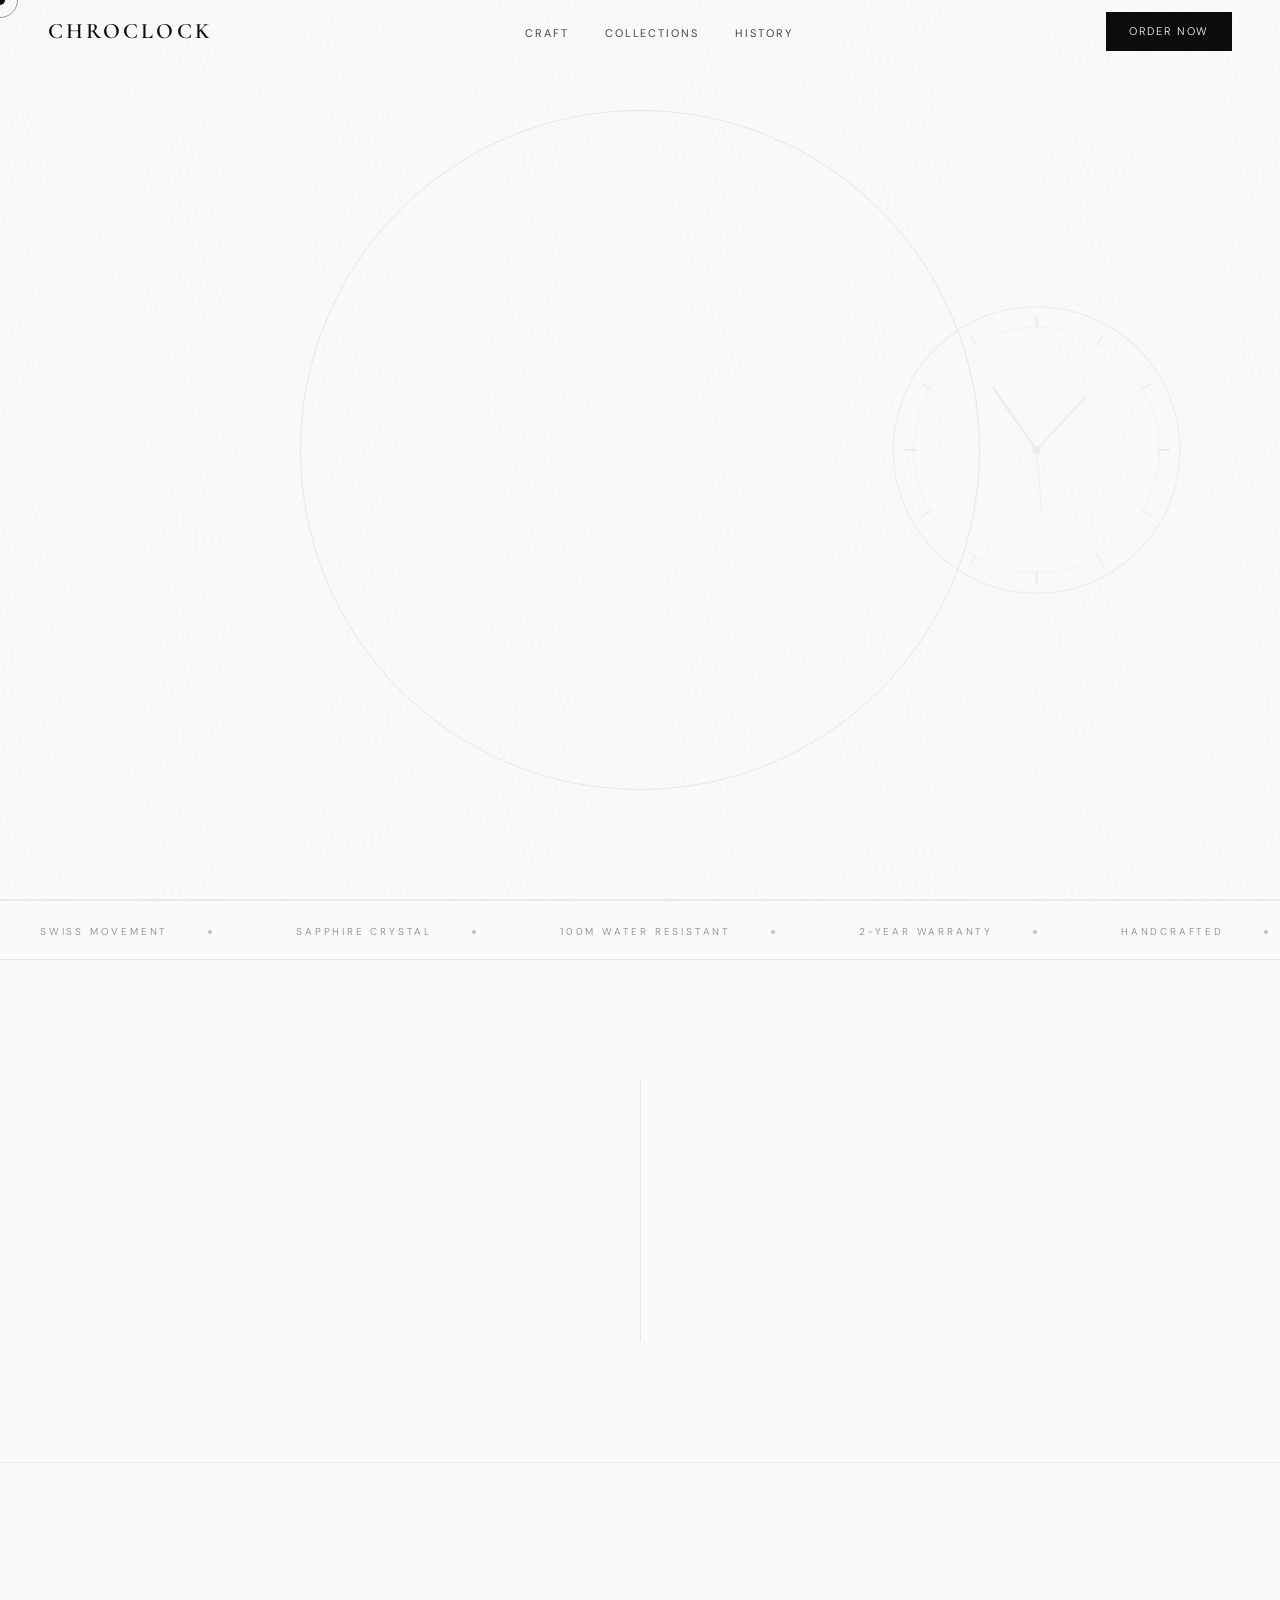
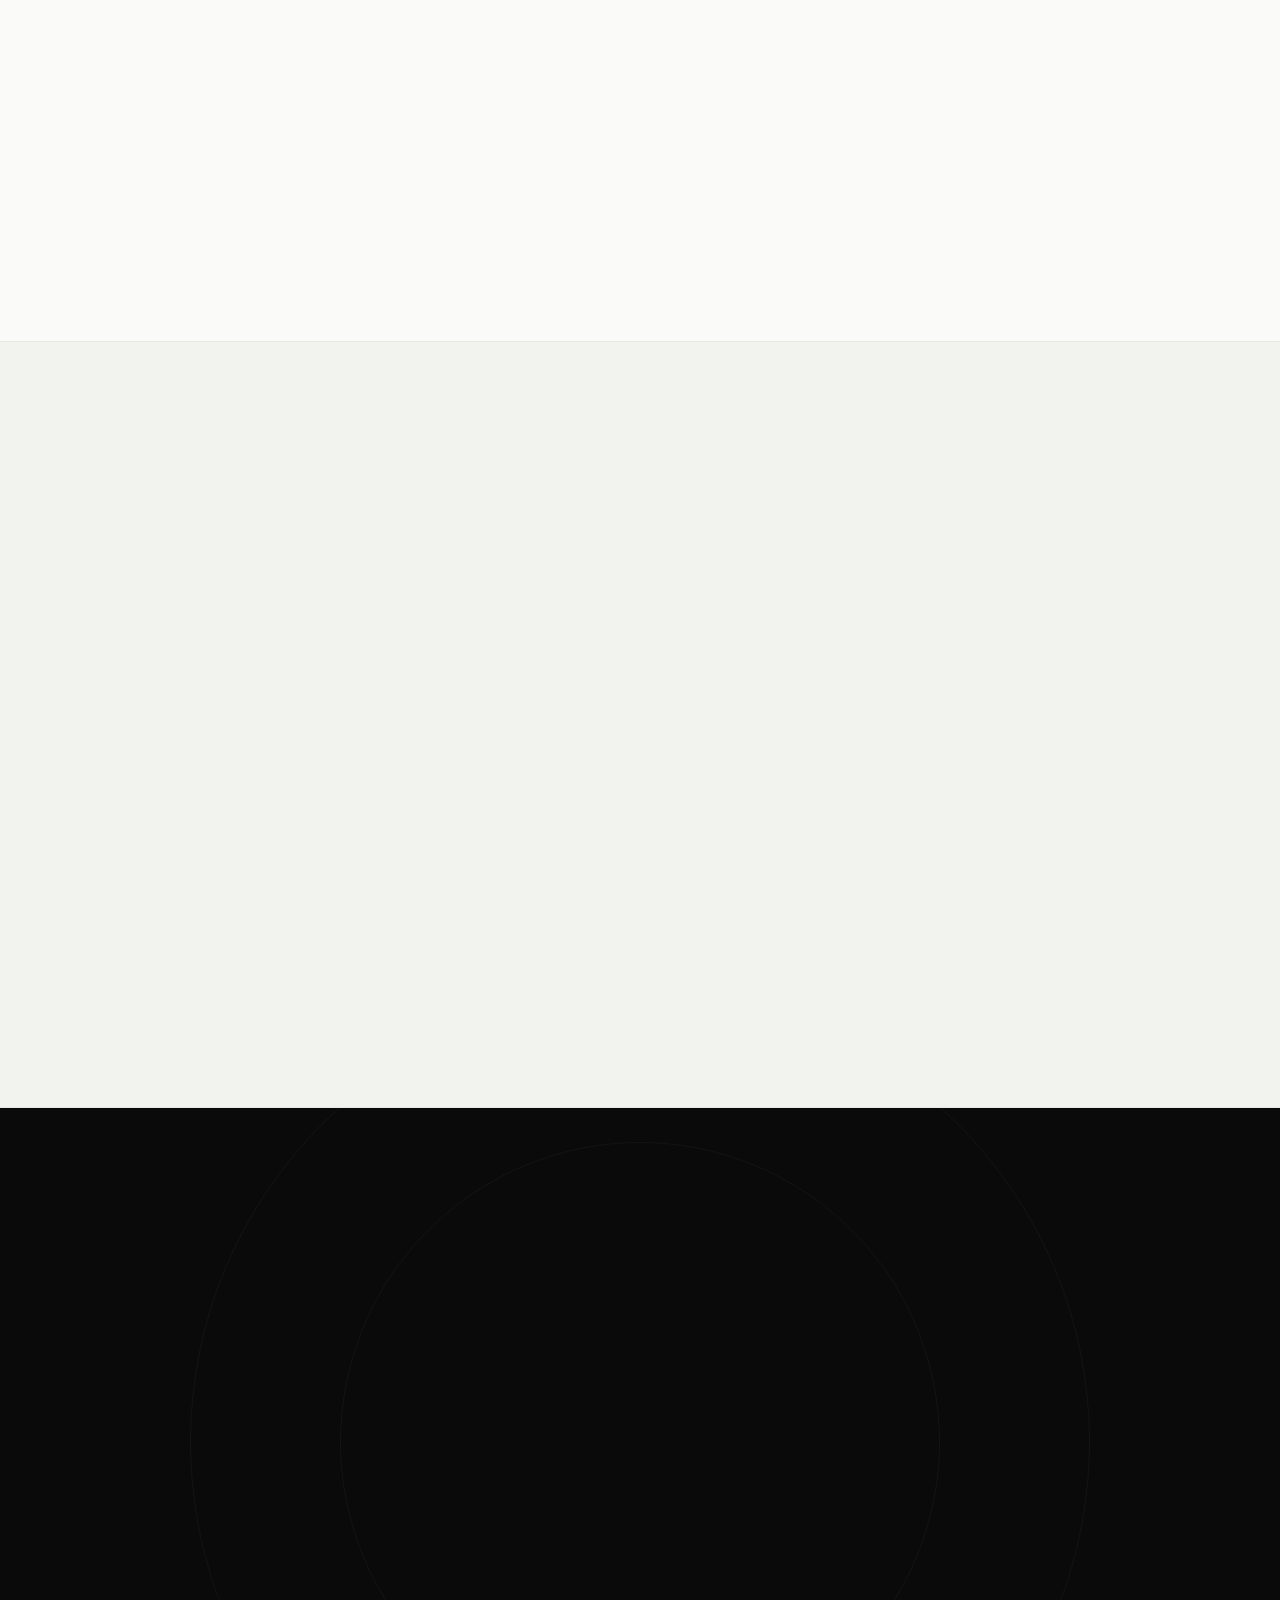
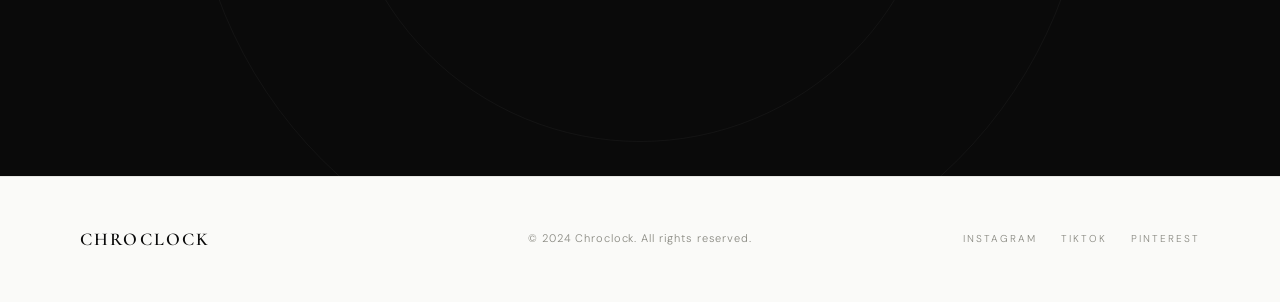
==== index.html @ 837937d4 "update code" ====
<!DOCTYPE html>
<html lang="id">
<head>
  <meta charset="UTF-8" />
  <meta name="viewport" content="width=device-width, initial-scale=1.0" />
  <title>Chroclock — Time. Refined. Yours.</title>
  <link rel="preconnect" href="https://fonts.googleapis.com" />
  <link rel="preconnect" href="https://fonts.gstatic.com" crossorigin />
  <link href="https://fonts.googleapis.com/css2?family=Cormorant+Garamond:ital,wght@0,300;0,400;0,600;1,300;1,400&family=DM+Sans:wght@300;400;500&display=swap" rel="stylesheet" />
  <link rel="stylesheet" href="CSS/secstyle.css" />
</head>
<body>
  <div class="cursor" id="cursor"></div>
  <div class="cursor-ring" id="cursorRing"></div>

  <div class="mobile-menu" id="mobileMenu">
    <a href="#about" onclick="closeMobileMenu()">Tentang</a>
    <a href="#collections" onclick="closeMobileMenu()">Koleksi</a>
    <a href="#orders" onclick="closeMobileMenu()">Pesanan</a>
    <a href="#order" onclick="closeMobileMenu()">Beli</a>
  </div>

  <nav id="navbar">
    <a href="#" class="nav-logo">Chroclock</a>
    <ul class="nav-links">
      <li><a href="#about">Craft</a></li>
      <li><a href="#collections">Collections</a></li>
      <li><a href="#orders">History</a></li>
    </ul>
    <a href="#order" class="nav-cta">Order Now</a>
    <button class="hamburger" id="hamburger" aria-label="Menu">
      <span></span><span></span><span></span>
    </button>
  </nav>

  <section class="hero">
    <svg class="hero-clock-svg" viewBox="0 0 300 300" fill="none" xmlns="http://www.w3.org/2000/svg">
      <circle cx="150" cy="150" r="140" stroke="currentColor" stroke-width="1"/>
      <circle cx="150" cy="150" r="120" stroke="currentColor" stroke-width="0.5"/>
      <circle cx="150" cy="150" r="4" fill="currentColor"/>
      <line x1="150.0" y1="20.0" x2="150.0" y2="32.0" stroke="currentColor" stroke-width="2"/>
      <line x1="215.0" y1="37.42" x2="209.0" y2="47.81" stroke="currentColor" stroke-width="1"/>
      <line x1="262.58" y1="85.0" x2="252.19" y2="91.0" stroke="currentColor" stroke-width="1"/>
      <line x1="280.0" y1="150.0" x2="268.0" y2="150.0" stroke="currentColor" stroke-width="2"/>
      <line x1="262.58" y1="215.0" x2="252.19" y2="209.0" stroke="currentColor" stroke-width="1"/>
      <line x1="215.0" y1="262.58" x2="209.0" y2="252.19" stroke="currentColor" stroke-width="1"/>
      <line x1="150.0" y1="280.0" x2="150.0" y2="268.0" stroke="currentColor" stroke-width="2"/>
      <line x1="85.0" y1="262.58" x2="91.0" y2="252.19" stroke="currentColor" stroke-width="1"/>
      <line x1="37.42" y1="215.0" x2="47.81" y2="209.0" stroke="currentColor" stroke-width="1"/>
      <line x1="20.0" y1="150.0" x2="32.0" y2="150.0" stroke="currentColor" stroke-width="2"/>
      <line x1="37.42" y1="85.0" x2="47.81" y2="91.0" stroke="currentColor" stroke-width="1"/>
      <line x1="85.0" y1="37.42" x2="91.0" y2="47.81" stroke="currentColor" stroke-width="1"/>
      
      <line x1="150" y1="150" x2="108" y2="90" stroke="currentColor" stroke-width="2" stroke-linecap="round"/>
      <line x1="150" y1="150" x2="198" y2="98" stroke="currentColor" stroke-width="1.5" stroke-linecap="round"/>
      <line x1="150" y1="150" x2="155" y2="210" stroke="currentColor" stroke-width="0.8" stroke-linecap="round"/>
    </svg>
    <p class="hero-eyebrow fade-in">Premium Indonesian Watch Brand</p>
    <h1 class="hero-title fade-in delay-1">Chro<em>clock</em></h1>
    <p class="hero-tagline fade-in delay-2">Time &nbsp;·&nbsp; Refined &nbsp;·&nbsp; Yours</p>
    <div class="hero-actions fade-in delay-3">
      <a href="#collections" class="btn-primary">Shop Now</a>
      <a href="#about" class="btn-ghost">Our Craft</a>
    </div>
  </section>

  <div class="ticker">
    <div class="ticker-inner">
      <span class="ticker-item">Swiss Movement<span class="dot"></span></span>
      <span class="ticker-item">Sapphire Crystal<span class="dot"></span></span>
      <span class="ticker-item">100m Water Resistant<span class="dot"></span></span>
      <span class="ticker-item">2-Year Warranty<span class="dot"></span></span>
      <span class="ticker-item">Handcrafted<span class="dot"></span></span>
      <span class="ticker-item">Limited Edition<span class="dot"></span></span>
      <span class="ticker-item">Swiss Movement<span class="dot"></span></span>
      <span class="ticker-item">Sapphire Crystal<span class="dot"></span></span>
      <span class="ticker-item">100m Water Resistant<span class="dot"></span></span>
      <span class="ticker-item">2-Year Warranty<span class="dot"></span></span>
      <span class="ticker-item">Handcrafted<span class="dot"></span></span>
      <span class="ticker-item">Limited Edition<span class="dot"></span></span>
      
    </div>
  </div>

  <section class="about" id="about">
    <div class="about-quote fade-in">
      <blockquote>"A watch is not just a timepiece. It is a statement of who you are."</blockquote>
    </div>
    <div class="about-divider"></div>
    <div class="about-text fade-in delay-2">
      <span class="about-label">Our Craft</span>
      <p>Chroclock lahir dari obsesi terhadap presisi dan keindahan yang tak lekang waktu. Setiap jam tangan kami adalah perpaduan antara keahlian tradisional dan desain kontemporer yang menjawab estetika generasi baru.</p>
      <p>Kami percaya bahwa kemewahan sejati bukan tentang harga — melainkan tentang detail, kejujuran material, dan makna di balik setiap detik yang berlalu.</p>
    </div>
  </section>

  <section class="collections" id="collections">
    <div class="section-header">
      <h2 class="section-title fade-in">Our<br /><em style="font-family:var(--serif);font-style:italic;">Collections</em></h2>
      <span class="section-label fade-in delay-2">Pilihan Terbaik</span>
    </div>
    <div class="collections-grid">
      <div class="product-card fade-in">
        <div class="product-num">01</div>
        <div class="product-icon">⬛</div>
        <h3 class="product-name">Obsidian Series</h3>
        <p class="product-desc">Matte black case dengan sapphire glass anti-gores. Keanggunan yang berbicara tanpa kata.</p>
        <p class="product-price">Rp 4.200.000</p>
        <span class="product-tag">Limited</span>
        <span class="product-detail">→ View Details</span>
      </div>
      <div class="product-card fade-in delay-1">
        <div class="product-num">02</div>
        <div class="product-icon">⬜</div>
        <h3 class="product-name">Ivory Edition</h3>
        <p class="product-desc">White ceramic ultra-ringan dengan dial minimalis. Kesederhanaan sebagai kemewahan tertinggi.</p>
        <p class="product-price">Rp 3.800.000</p>
        <span class="product-tag">Signature</span>
        <span class="product-detail">→ View Details</span>
      </div>
      <div class="product-card fade-in delay-2">
        <div class="product-num">03</div>
        <div class="product-icon">🔘</div>
        <h3 class="product-name">Phantom GMT</h3>
        <p class="product-desc">Dual timezone brushed steel untuk jiwa yang tak pernah berhenti. Presisi tanpa batas.</p>
        <p class="product-price">Rp 5.500.000</p>
        <span class="product-tag">New Arrival</span>
        <span class="product-detail">→ View Details</span>
      </div>
    </div>
  </section>

  <section class="stats">
    <div class="stat-item fade-in"><div class="stat-num">Swiss</div><div class="stat-label">Movement</div></div>
    <div class="stat-item fade-in delay-1"><div class="stat-num">AR</div><div class="stat-label">Sapphire Crystal</div></div>
    <div class="stat-item fade-in delay-2"><div class="stat-num">100m</div><div class="stat-label">Water Resistant</div></div>
    <div class="stat-item fade-in delay-3"><div class="stat-num">2 Yr</div><div class="stat-label">Warranty</div></div>
  </section>

  <section class="order-history" id="orders">
    <div class="section-header">
      <h2 class="section-title fade-in">Your<br /><em style="font-family:var(--serif);font-style:italic;">Orders</em></h2>
      <span class="section-label fade-in delay-2">History</span>
    </div>
    <div class="order-filters fade-in">
      <button class="filter-btn active" data-filter="all">All</button>
      <button class="filter-btn" data-filter="Delivered">Delivered</button>
      <button class="filter-btn" data-filter="Shipped">Shipped</button>
      <button class="filter-btn" data-filter="Processing">Processing</button>
    </div>
    <div class="order-table-wrap fade-in delay-1">
      <table class="order-table">
        <thead>
          <tr>
            <th>Order ID</th><th>Date</th><th>Product</th><th>Status</th><th>Total</th>
          </tr>
        </thead>
        <tbody>
          <tr data-status="Delivered">
            <td><span class="order-id">CHR-20241201</span></td>
            <td><span class="order-date">01 Des 2024</span></td>
            <td><span class="order-product">Obsidian Series</span></td>
            <td><span class="badge badge--delivered">Delivered</span></td>
            <td><span class="order-total">Rp 4.200.000</span></td>
          </tr>
          <tr data-status="Delivered">
            <td><span class="order-id">CHR-20241118</span></td>
            <td><span class="order-date">18 Nov 2024</span></td>
            <td><span class="order-product">Ivory Edition</span></td>
            <td><span class="badge badge--delivered">Delivered</span></td>
            <td><span class="order-total">Rp 3.800.000</span></td>
          </tr>
          <tr data-status="Shipped">
            <td><span class="order-id">CHR-20241205</span></td>
            <td><span class="order-date">05 Des 2024</span></td>
            <td><span class="order-product">Phantom GMT</span></td>
            <td><span class="badge badge--shipped">Shipped</span></td>
            <td><span class="order-total">Rp 5.500.000</span></td>
          </tr>
          <tr data-status="Processing">
            <td><span class="order-id">CHR-20241210</span></td>
            <td><span class="order-date">10 Des 2024</span></td>
            <td><span class="order-product">Obsidian Series</span></td>
            <td><span class="badge badge--processing">Processing</span></td>
            <td><span class="order-total">Rp 4.200.000</span></td>
          </tr>
          <tr data-status="Processing">
            <td><span class="order-id">CHR-20241212</span></td>
            <td><span class="order-date">12 Des 2024</span></td>
            <td><span class="order-product">Ivory Edition</span></td>
            <td><span class="badge badge--processing">Processing</span></td>
            <td><span class="order-total">Rp 3.800.000</span></td>
          </tr>
        </tbody>
      </table>
    </div>
    <div class="order-cards">
      <div class="order-card" data-status="Delivered">
        <div class="order-card-header">
          <span class="order-card-id">CHR-20241201</span>
          <span class="badge badge--delivered">Delivered</span>
        </div>
        <div class="order-card-row"><span>Product</span><span class="order-product">Obsidian Series</span></div>
        <div class="order-card-row"><span>Date</span><span>01 Des 2024</span></div>
        <div class="order-card-row"><span>Total</span><span class="order-total">Rp 4.200.000</span></div>
      </div>
      <div class="order-card" data-status="Delivered">
        <div class="order-card-header">
          <span class="order-card-id">CHR-20241118</span>
          <span class="badge badge--delivered">Delivered</span>
        </div>
        <div class="order-card-row"><span>Product</span><span class="order-product">Ivory Edition</span></div>
        <div class="order-card-row"><span>Date</span><span>18 Nov 2024</span></div>
        <div class="order-card-row"><span>Total</span><span class="order-total">Rp 3.800.000</span></div>
      </div>
      <div class="order-card" data-status="Shipped">
        <div class="order-card-header">
          <span class="order-card-id">CHR-20241205</span>
          <span class="badge badge--shipped">Shipped</span>
        </div>
        <div class="order-card-row"><span>Product</span><span class="order-product">Phantom GMT</span></div>
        <div class="order-card-row"><span>Date</span><span>05 Des 2024</span></div>
        <div class="order-card-row"><span>Total</span><span class="order-total">Rp 5.500.000</span></div>
      </div>
      <div class="order-card" data-status="Processing">
        <div class="order-card-header">
          <span class="order-card-id">CHR-20241210</span>
          <span class="badge badge--processing">Processing</span>
        </div>
        <div class="order-card-row"><span>Product</span><span class="order-product">Obsidian Series</span></div>
        <div class="order-card-row"><span>Date</span><span>10 Des 2024</span></div>
        <div class="order-card-row"><span>Total</span><span class="order-total">Rp 4.200.000</span></div>
      </div>
      <div class="order-card" data-status="Processing">
        <div class="order-card-header">
          <span class="order-card-id">CHR-20241212</span>
          <span class="badge badge--processing">Processing</span>
        </div>
        <div class="order-card-row"><span>Product</span><span class="order-product">Ivory Edition</span></div>
        <div class="order-card-row"><span>Date</span><span>12 Des 2024</span></div>
        <div class="order-card-row"><span>Total</span><span class="order-total">Rp 3.800.000</span></div>
      </div>
    </div>
  </section>

  <section class="testimonials">
    <div class="section-header">
      <h2 class="section-title fade-in">What They<br /><em style="font-family:var(--serif);font-style:italic;">Say</em></h2>
      <span class="section-label fade-in delay-2">Testimonials</span>
    </div>
    <div class="testimonial-grid">
      <div class="testimonial-card fade-in">
        <span class="testimonial-mark">"</span>
        <p class="testimonial-text">Chroclock bukan sekadar jam tangan. Tiap kali saya memakainya, ada rasa percaya diri yang berbeda. Craftsmanship-nya luar biasa.</p>
        <p class="testimonial-author"><strong>Daffa R.</strong> &nbsp;·&nbsp; Creative Director, Jakarta</p>
      </div>
      <div class="testimonial-card fade-in delay-1">
        <span class="testimonial-mark">"</span>
        <p class="testimonial-text">Phantom GMT jadi teman terbaik saya saat meeting lintas zona waktu. Desainnya minimalis tapi tetap statement piece yang kuat.</p>
        <p class="testimonial-author"><strong>Kinanti A.</strong> &nbsp;·&nbsp; Konsultan, Surabaya</p>
      </div>
    </div>
  </section>

  <section class="cta-section" id="order">
    <p class="cta-eyebrow fade-in">Mulai Koleksimu</p>
    <h2 class="cta-title fade-in delay-1">Own<br /><em>the Time</em></h2>
    <a href="#collections" class="btn-light fade-in delay-2">Order Now</a>
  </section>

  <footer>
    <a href="#" class="footer-logo">Chroclock</a>
    <p class="footer-copy">© 2024 Chroclock. All rights reserved.</p>
    <div class="footer-socials">
      <a href="#">Instagram</a>
      <a href="#">TikTok</a>
      <a href="#">Pinterest</a>
    </div>
  </footer>

  <script src="webPSAS/script (1).js"></script>
</body>
</html>
---- CSS/secstyle.css ----
/* ── RESET & VARIABLES ── */
*, *::before, *::after { box-sizing: border-box; margin: 0; padding: 0; }

:root {
  --black:    #0a0a0a;
  --white:    #fafaf8;
  --off-white:#f2f2ee;
  --gray-100: #e8e8e4;
  --gray-300: #c0c0b8;
  --gray-500: #888880;
  --gray-700: #444440;
  --serif:    'Cormorant Garamond', Georgia, serif;
  --sans:     'DM Sans', sans-serif;
}

html { scroll-behavior: smooth; }

body {
  background: var(--white);
  color: var(--black);
  font-family: var(--sans);
  font-weight: 300;
  line-height: 1.6;
  overflow-x: hidden;
  cursor: none;
}

/* ── CURSOR ── */
.cursor {
  width: 10px; height: 10px;
  background: var(--black);
  border-radius: 50%;
  position: fixed;
  pointer-events: none;
  z-index: 9999;
  transform: translate(-50%, -50%);
  transition: transform 0.15s ease;
}
.cursor-ring {
  width: 36px; height: 36px;
  border: 1px solid var(--black);
  border-radius: 50%;
  position: fixed;
  pointer-events: none;
  z-index: 9998;
  transform: translate(-50%, -50%);
  transition: all 0.12s ease;
  opacity: 0.4;
}

/* ── GRAIN ── */
body::before {
  content: '';
  position: fixed; inset: 0;
  background-image: url("data:image/svg+xml,%3Csvg viewBox='0 0 256 256' xmlns='http://www.w3.org/2000/svg'%3E%3Cfilter id='n'%3E%3CfeTurbulence type='fractalNoise' baseFrequency='0.9' numOctaves='4' stitchTiles='stitch'/%3E%3C/filter%3E%3Crect width='100%25' height='100%25' filter='url(%23n)'/%3E%3C/svg%3E");
  opacity: 0.03;
  pointer-events: none;
  z-index: 9997;
}

/* ── FADE-IN ── */
.fade-in {
  opacity: 0;
  transform: translateY(28px);
  transition: opacity 0.9s cubic-bezier(0.16,1,0.3,1),
              transform 0.9s cubic-bezier(0.16,1,0.3,1);
}
.fade-in.visible   { opacity: 1; transform: translateY(0); }
.fade-in.delay-1   { transition-delay: 0.1s; }
.fade-in.delay-2   { transition-delay: 0.22s; }
.fade-in.delay-3   { transition-delay: 0.36s; }
.fade-in.delay-4   { transition-delay: 0.5s; }

/* ── NAVBAR ── */
nav {
  position: fixed; top: 0; left: 0; right: 0;
  z-index: 100;
  display: flex; align-items: center; justify-content: space-between;
  padding: 0 48px; height: 64px;
  border-bottom: 1px solid transparent;
  transition: border-color 0.4s, background 0.4s, backdrop-filter 0.4s;
}
nav.scrolled {
  border-color: var(--gray-100);
  background: rgba(250,250,248,0.88);
  backdrop-filter: blur(14px);
}
.nav-logo {
  font-family: var(--serif); font-size: 22px; font-weight: 600;
  letter-spacing: 0.14em; text-transform: uppercase;
  text-decoration: none; color: var(--black);
}
.nav-links { display: flex; gap: 36px; list-style: none; }
.nav-links a {
  font-size: 11px; font-weight: 400; letter-spacing: 0.18em;
  text-transform: uppercase; text-decoration: none;
  color: var(--gray-700); transition: color 0.2s;
}
.nav-links a:hover { color: var(--black); }
.nav-cta {
  font-size: 11px; letter-spacing: 0.15em; text-transform: uppercase;
  text-decoration: none; color: var(--white); background: var(--black);
  padding: 10px 22px; border: 1px solid var(--black);
  transition: background 0.25s, color 0.25s;
}
.nav-cta:hover { background: transparent; color: var(--black); }

/* ── HAMBURGER ── */
.hamburger {
  display: none; flex-direction: column; gap: 5px;
  cursor: none; border: none; background: none;
}
.hamburger span { display: block; width: 24px; height: 1px; background: var(--black); transition: all 0.3s; }
.hamburger.open span:nth-child(1) { transform: rotate(45deg) translate(4px,4px); }
.hamburger.open span:nth-child(2) { opacity: 0; }
.hamburger.open span:nth-child(3) { transform: rotate(-45deg) translate(4px,-4px); }

/* ── MOBILE MENU ── */
.mobile-menu {
  display: none; position: fixed; inset: 0;
  background: var(--white); z-index: 99;
  flex-direction: column; align-items: center; justify-content: center; gap: 40px;
}
.mobile-menu.open { display: flex; }
.mobile-menu a {
  font-family: var(--serif); font-size: 36px; font-weight: 300;
  text-decoration: none; color: var(--black); letter-spacing: 0.04em;
}

/* ── HERO ── */
.hero {
  min-height: 100vh; display: flex; flex-direction: column;
  align-items: center; justify-content: center;
  text-align: center; padding: 100px 40px 60px;
  position: relative; border-bottom: 1px solid var(--gray-100);
  overflow: hidden;
}
.hero::after {
  content: ''; position: absolute;
  width: 680px; height: 680px; border-radius: 50%;
  border: 1px solid var(--gray-100); top: 50%; left: 50%;
  transform: translate(-50%,-50%);
  animation: pulse-ring 6s ease-in-out infinite;
}
@keyframes pulse-ring {
  0%,100% { transform: translate(-50%,-50%) scale(1);    opacity: 0.5; }
  50%      { transform: translate(-50%,-50%) scale(1.06); opacity: 1; }
}
.hero-clock-svg {
  position: absolute; right: 7vw; top: 50%;
  transform: translateY(-50%);
  opacity: 0.05; width: clamp(200px, 24vw, 360px);
}
.hero-eyebrow {
  font-size: 10px; letter-spacing: 0.32em; text-transform: uppercase;
  color: var(--gray-500); margin-bottom: 28px;
}
.hero-title {
  font-family: var(--serif);
  font-size: clamp(72px, 13vw, 160px);
  font-weight: 300; line-height: 0.9; letter-spacing: -0.02em;
  margin-bottom: 32px; position: relative; z-index: 1;
}
.hero-title em { font-style: italic; font-weight: 300; }
.hero-tagline {
  font-size: 13px; letter-spacing: 0.22em; text-transform: uppercase;
  color: var(--gray-500); margin-bottom: 56px; position: relative; z-index: 1;
}
.hero-actions {
  display: flex; gap: 16px; align-items: center;
  position: relative; z-index: 1;
}

/* ── BUTTONS ── */
.btn-primary {
  font-family: var(--sans); font-size: 11px; font-weight: 400;
  letter-spacing: 0.2em; text-transform: uppercase;
  text-decoration: none; color: var(--white); background: var(--black);
  padding: 16px 40px; border: 1px solid var(--black);
  transition: background 0.3s, color 0.3s; display: inline-block;
}
.btn-primary:hover { background: transparent; color: var(--black); }
.btn-ghost {
  font-size: 11px; letter-spacing: 0.18em; text-transform: uppercase;
  text-decoration: none; color: var(--gray-700);
  border-bottom: 1px solid var(--gray-300); padding-bottom: 2px;
  transition: color 0.2s, border-color 0.2s;
}
.btn-ghost:hover { color: var(--black); border-color: var(--black); }
.btn-light {
  font-size: 11px; letter-spacing: 0.2em; text-transform: uppercase;
  text-decoration: none; color: var(--black); background: var(--white);
  padding: 18px 48px; border: 1px solid var(--white);
  transition: background 0.3s, color 0.3s; display: inline-block;
  position: relative; z-index: 1;
}
.btn-light:hover { background: transparent; color: var(--white); }

/* ── TICKER ── */
.ticker {
  border-top: 1px solid var(--gray-100); border-bottom: 1px solid var(--gray-100);
  padding: 16px 0; overflow: hidden; white-space: nowrap;
}
.ticker-inner { display: inline-block; animation: ticker 24s linear infinite; }
.ticker-item {
  display: inline-block; font-size: 10px; letter-spacing: 0.28em;
  text-transform: uppercase; color: var(--gray-500); margin: 0 40px;
}
.ticker-item .dot {
  display: inline-block; width: 4px; height: 4px;
  background: var(--gray-300); border-radius: 50%;
  margin-left: 40px; vertical-align: middle;
}
@keyframes ticker { from { transform: translateX(0); } to { transform: translateX(-50%); } }

/* ── ABOUT ── */
.about {
  display: grid; grid-template-columns: 1fr 1px 1fr;
  padding: 120px 80px; border-bottom: 1px solid var(--gray-100);
}
.about-quote { padding-right: 80px; }
.about-quote blockquote {
  font-family: var(--serif); font-size: clamp(30px,4vw,50px);
  font-weight: 300; line-height: 1.2; font-style: italic;
}
.about-divider { background: var(--gray-100); }
.about-text { padding-left: 80px; display: flex; flex-direction: column; justify-content: center; }
.about-label {
  font-size: 10px; letter-spacing: 0.3em; text-transform: uppercase;
  color: var(--gray-500); margin-bottom: 20px;
}
.about-text p { font-size: 15px; line-height: 1.85; color: var(--gray-700); margin-bottom: 16px; }

/* ── SECTION SHARED ── */
.section-header { display: flex; align-items: flex-end; justify-content: space-between; margin-bottom: 72px; }
.section-title { font-family: var(--serif); font-size: clamp(40px,5vw,64px); font-weight: 300; line-height: 1; }
.section-label { font-size: 10px; letter-spacing: 0.3em; text-transform: uppercase; color: var(--gray-500); padding-bottom: 6px; }

/* ── COLLECTIONS ── */
.collections { padding: 120px 80px; border-bottom: 1px solid var(--gray-100); }
.collections-grid { display: grid; grid-template-columns: repeat(3,1fr); gap: 2px; }
.product-card {
  background: var(--off-white); padding: 56px 40px;
  border: 1px solid var(--gray-100); position: relative;
  overflow: hidden; cursor: none;
  transition: transform 0.4s cubic-bezier(0.16,1,0.3,1);
}
.product-card::before {
  content: ''; position: absolute; inset: 0;
  background: var(--black); transform: translateY(101%);
  transition: transform 0.5s cubic-bezier(0.16,1,0.3,1);
}
.product-card:hover::before { transform: translateY(0); }
.product-card:hover .product-num,
.product-card:hover .product-name,
.product-card:hover .product-desc,
.product-card:hover .product-price,
.product-card:hover .product-detail { color: var(--white); }
.product-card:hover .product-tag { border-color: rgba(255,255,255,0.2); color: rgba(255,255,255,0.5); }

.product-num { font-family: var(--serif); font-size: 11px; letter-spacing: 0.2em; color: var(--gray-500); margin-bottom: 56px; position: relative; z-index: 1; transition: color 0.3s; }
.product-icon { font-size: 44px; margin-bottom: 28px; position: relative; z-index: 1; filter: grayscale(1); }
.product-name { font-family: var(--serif); font-size: 28px; font-weight: 400; margin-bottom: 14px; position: relative; z-index: 1; transition: color 0.3s; }
.product-desc { font-size: 13px; color: var(--gray-500); line-height: 1.7; margin-bottom: 20px; position: relative; z-index: 1; transition: color 0.3s; }
.product-price { font-family: var(--serif); font-size: 18px; font-weight: 400; margin-bottom: 28px; position: relative; z-index: 1; transition: color 0.3s; }
.product-tag { display: inline-block; font-size: 9px; letter-spacing: 0.22em; text-transform: uppercase; color: var(--gray-500); border: 1px solid var(--gray-100); padding: 6px 14px; position: relative; z-index: 1; transition: all 0.3s; }
.product-detail { position: absolute; bottom: 40px; right: 40px; font-size: 10px; letter-spacing: 0.2em; text-transform: uppercase; color: var(--gray-300); z-index: 1; transition: color 0.3s; }

/* ── STATS ── */
.stats { display: grid; grid-template-columns: repeat(4,1fr); border-bottom: 1px solid var(--gray-100); }
.stat-item { padding: 64px 48px; border-right: 1px solid var(--gray-100); text-align: center; }
.stat-item:last-child { border-right: none; }
.stat-num { font-family: var(--serif); font-size: clamp(34px,4vw,52px); font-weight: 300; margin-bottom: 12px; line-height: 1; }
.stat-label { font-size: 10px; letter-spacing: 0.25em; text-transform: uppercase; color: var(--gray-500); }

/* ── ORDER HISTORY ── */
.order-history { padding: 120px 80px; border-bottom: 1px solid var(--gray-100); }
.order-filters { display: flex; gap: 2px; margin-bottom: 48px; flex-wrap: wrap; }
.filter-btn {
  font-size: 10px; letter-spacing: 0.2em; text-transform: uppercase;
  padding: 10px 24px; border: 1px solid var(--gray-100);
  background: transparent; color: var(--gray-500);
  cursor: none; transition: all 0.2s;
}
.filter-btn:hover, .filter-btn.active { background: var(--black); color: var(--white); border-color: var(--black); }

/* TABLE — desktop */
.order-table-wrap { overflow-x: auto; }
.order-table { width: 100%; border-collapse: collapse; }
.order-table thead tr { border-bottom: 1px solid var(--black); }
.order-table th {
  font-size: 9px; letter-spacing: 0.28em; text-transform: uppercase;
  color: var(--gray-500); padding: 0 24px 18px; text-align: left; font-weight: 400;
}
.order-table th:first-child { padding-left: 0; }
.order-table tbody tr {
  border-bottom: 1px solid var(--gray-100);
  transition: background 0.15s;
}
.order-table tbody tr:hover { background: var(--off-white); }
.order-table td {
  padding: 22px 24px; font-size: 13px; color: var(--gray-700); vertical-align: middle;
}
.order-table td:first-child { padding-left: 0; }
.order-id { font-family: monospace; font-size: 12px; letter-spacing: 0.06em; color: var(--black); }
.order-product { font-family: var(--serif); font-size: 16px; color: var(--black); }
.order-total { font-family: var(--serif); font-size: 16px; font-weight: 400; }
.order-date { font-size: 12px; color: var(--gray-500); letter-spacing: 0.04em; }

/* ── BADGES ── */
.badge {
  display: inline-block; font-size: 9px; letter-spacing: 0.18em;
  text-transform: uppercase; padding: 5px 12px;
  border: 1px solid; border-radius: 0;
  animation: badge-in 0.5s ease forwards;
}
.badge--delivered  { color: var(--black);    border-color: var(--black); }
.badge--shipped    { color: var(--gray-700); border-color: var(--gray-300); }
.badge--processing { color: var(--gray-500); border-color: var(--gray-100); }
@keyframes badge-in { from { opacity:0; transform:scale(0.9); } to { opacity:1; transform:scale(1); } }

/* ── TESTIMONIALS ── */
.testimonials { padding: 120px 80px; border-bottom: 1px solid var(--gray-100); background: var(--off-white); }
.testimonial-grid { display: grid; grid-template-columns: repeat(2,1fr); gap: 2px; margin-top: 72px; }
.testimonial-card { background: var(--white); padding: 56px 48px; border: 1px solid var(--gray-100); }
.testimonial-mark { font-family: var(--serif); font-size: 96px; line-height: 0.8; color: var(--gray-100); margin-bottom: 24px; display: block; }
.testimonial-text { font-family: var(--serif); font-size: 19px; font-weight: 300; font-style: italic; line-height: 1.65; color: var(--gray-700); margin-bottom: 32px; }
.testimonial-author { font-size: 10px; letter-spacing: 0.25em; text-transform: uppercase; color: var(--gray-500); }
.testimonial-author strong { color: var(--black); font-weight: 500; }

/* ── CTA ── */
.cta-section {
  background: var(--black); color: var(--white);
  padding: 160px 80px; text-align: center;
  position: relative; overflow: hidden;
}
.cta-section::before, .cta-section::after {
  content: ''; position: absolute; border-radius: 50%;
  top: 50%; left: 50%; transform: translate(-50%,-50%);
  border: 1px solid rgba(255,255,255,0.04);
}
.cta-section::before { width: 600px; height: 600px; }
.cta-section::after  { width: 900px; height: 900px; }
.cta-eyebrow { font-size: 10px; letter-spacing: 0.32em; text-transform: uppercase; color: rgba(255,255,255,0.4); margin-bottom: 28px; position: relative; z-index: 1; }
.cta-title { font-family: var(--serif); font-size: clamp(48px,8vw,100px); font-weight: 300; line-height: 1; margin-bottom: 48px; position: relative; z-index: 1; }
.cta-title em { font-style: italic; }

/* ── FOOTER ── */
footer {
  border-top: 1px solid var(--gray-100); padding: 48px 80px;
  display: grid; grid-template-columns: 1fr auto 1fr;
  align-items: center; gap: 32px;
}
.footer-logo { font-family: var(--serif); font-size: 18px; font-weight: 600; letter-spacing: 0.12em; text-transform: uppercase; text-decoration: none; color: var(--black); }
.footer-copy { font-size: 11px; color: var(--gray-500); letter-spacing: 0.08em; text-align: center; }
.footer-socials { display: flex; gap: 24px; justify-content: flex-end; }
.footer-socials a { font-size: 10px; letter-spacing: 0.2em; text-transform: uppercase; text-decoration: none; color: var(--gray-500); transition: color 0.2s; }
.footer-socials a:hover { color: var(--black); }

/* ── RESPONSIVE ── */
@media (max-width: 900px) {
  nav { padding: 0 24px; }
  .nav-links, .nav-cta { display: none; }
  .hamburger { display: flex; }

  .hero { padding: 80px 24px 60px; }
  .hero-clock-svg { display: none; }

  .about { grid-template-columns: 1fr; padding: 80px 24px; gap: 48px; }
  .about-divider { display: none; }
  .about-quote { padding-right: 0; }
  .about-text { padding-left: 0; }

  .collections { padding: 80px 24px; }
  .collections-grid { grid-template-columns: 1fr; }
  .section-header { flex-direction: column; align-items: flex-start; gap: 8px; }

  .stats { grid-template-columns: repeat(2,1fr); }
  .stat-item:nth-child(2) { border-right: none; }
  .stat-item:nth-child(3) { border-right: 1px solid var(--gray-100); }
  .stat-item { padding: 48px 24px; }

  .order-history { padding: 80px 24px; }
  /* mobile: hide table, show cards */
  .order-table { display: none; }
  .order-cards { display: flex !important; flex-direction: column; gap: 2px; }

  .testimonials { padding: 80px 24px; }
  .testimonial-grid { grid-template-columns: 1fr; }

  .cta-section { padding: 100px 24px; }

  footer { grid-template-columns: 1fr; padding: 40px 24px; text-align: center; }
  .footer-socials { justify-content: center; }
}

/* ── ORDER CARDS (mobile only) ── */
.order-cards { display: none; }
.order-card {
  background: var(--off-white); border: 1px solid var(--gray-100);
  padding: 28px 24px;
}
.order-card-header { display: flex; justify-content: space-between; align-items: center; margin-bottom: 16px; }
.order-card-id { font-family: monospace; font-size: 12px; letter-spacing: 0.06em; }
.order-card-row { display: flex; justify-content: space-between; font-size: 13px; color: var(--gray-700); margin-bottom: 8px; }
.order-card-row span:first-child { font-size: 10px; letter-spacing: 0.18em; text-transform: uppercase; color: var(--gray-500); }
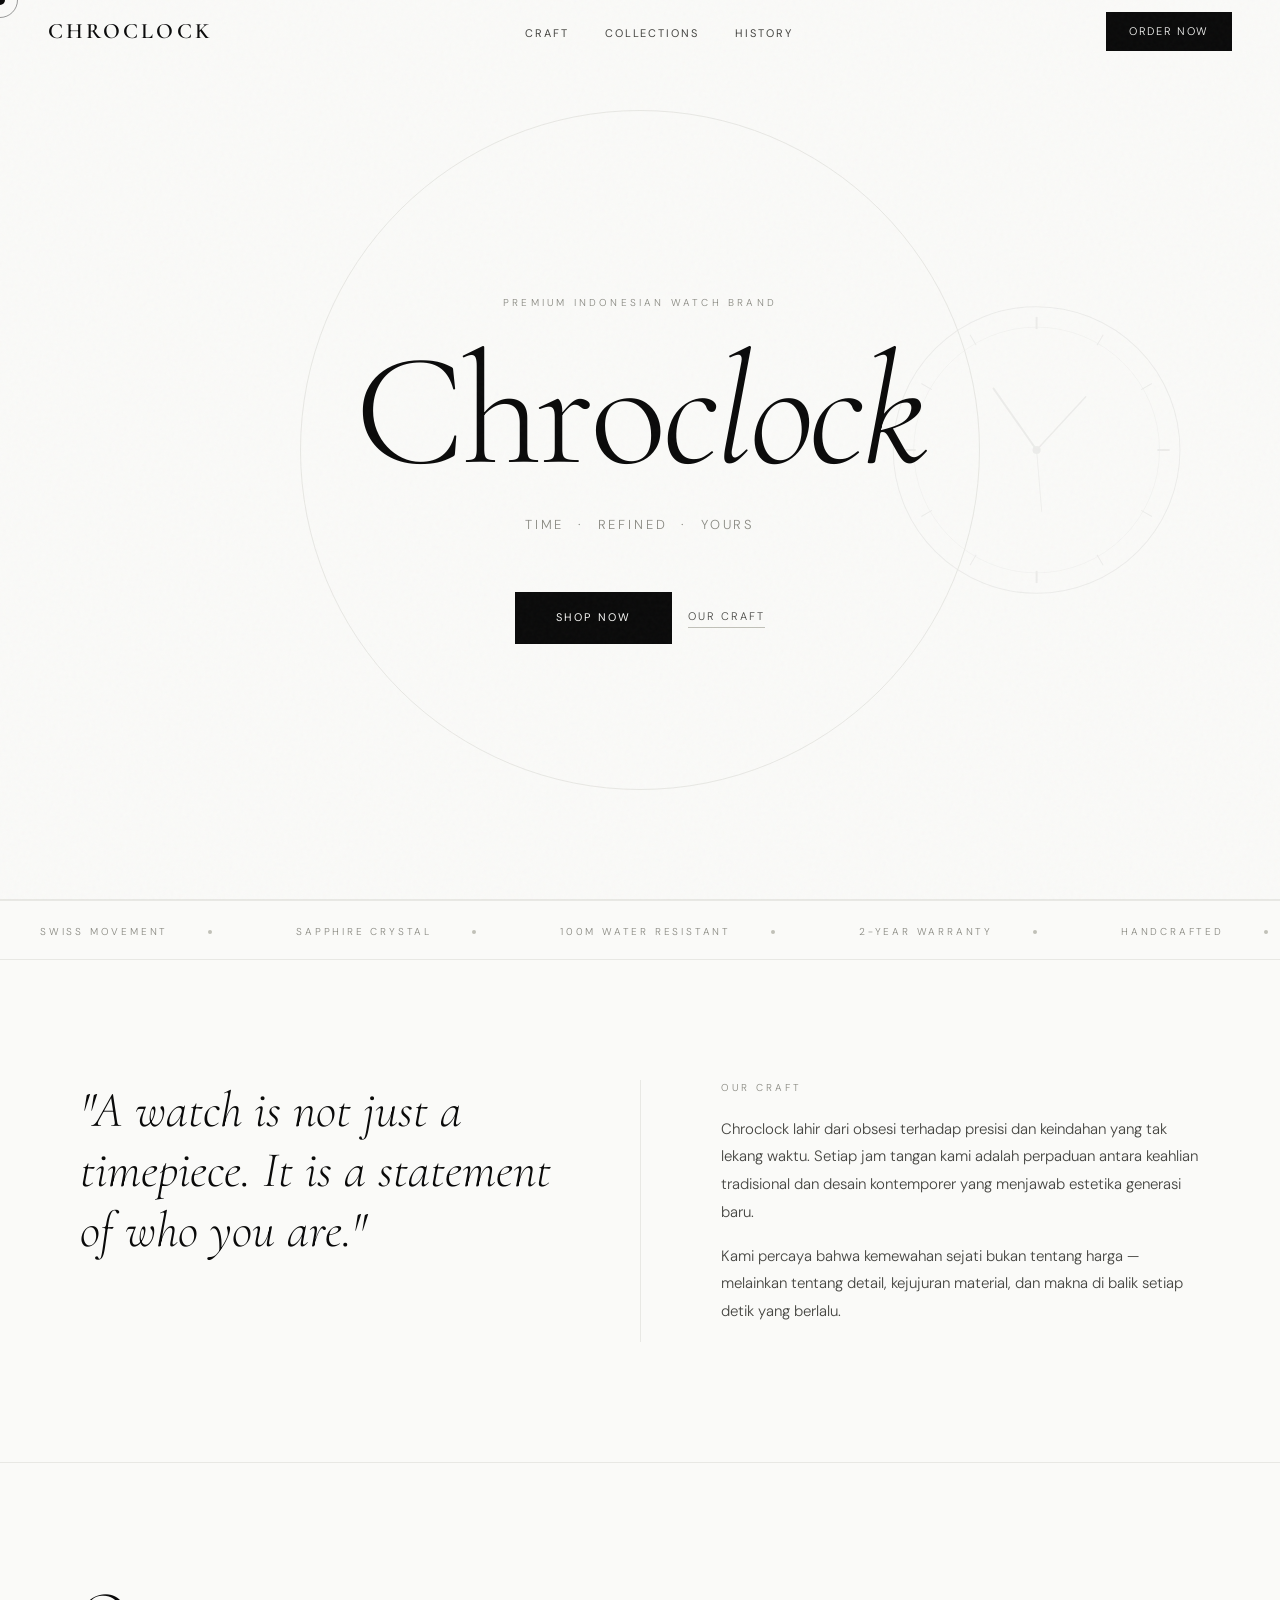
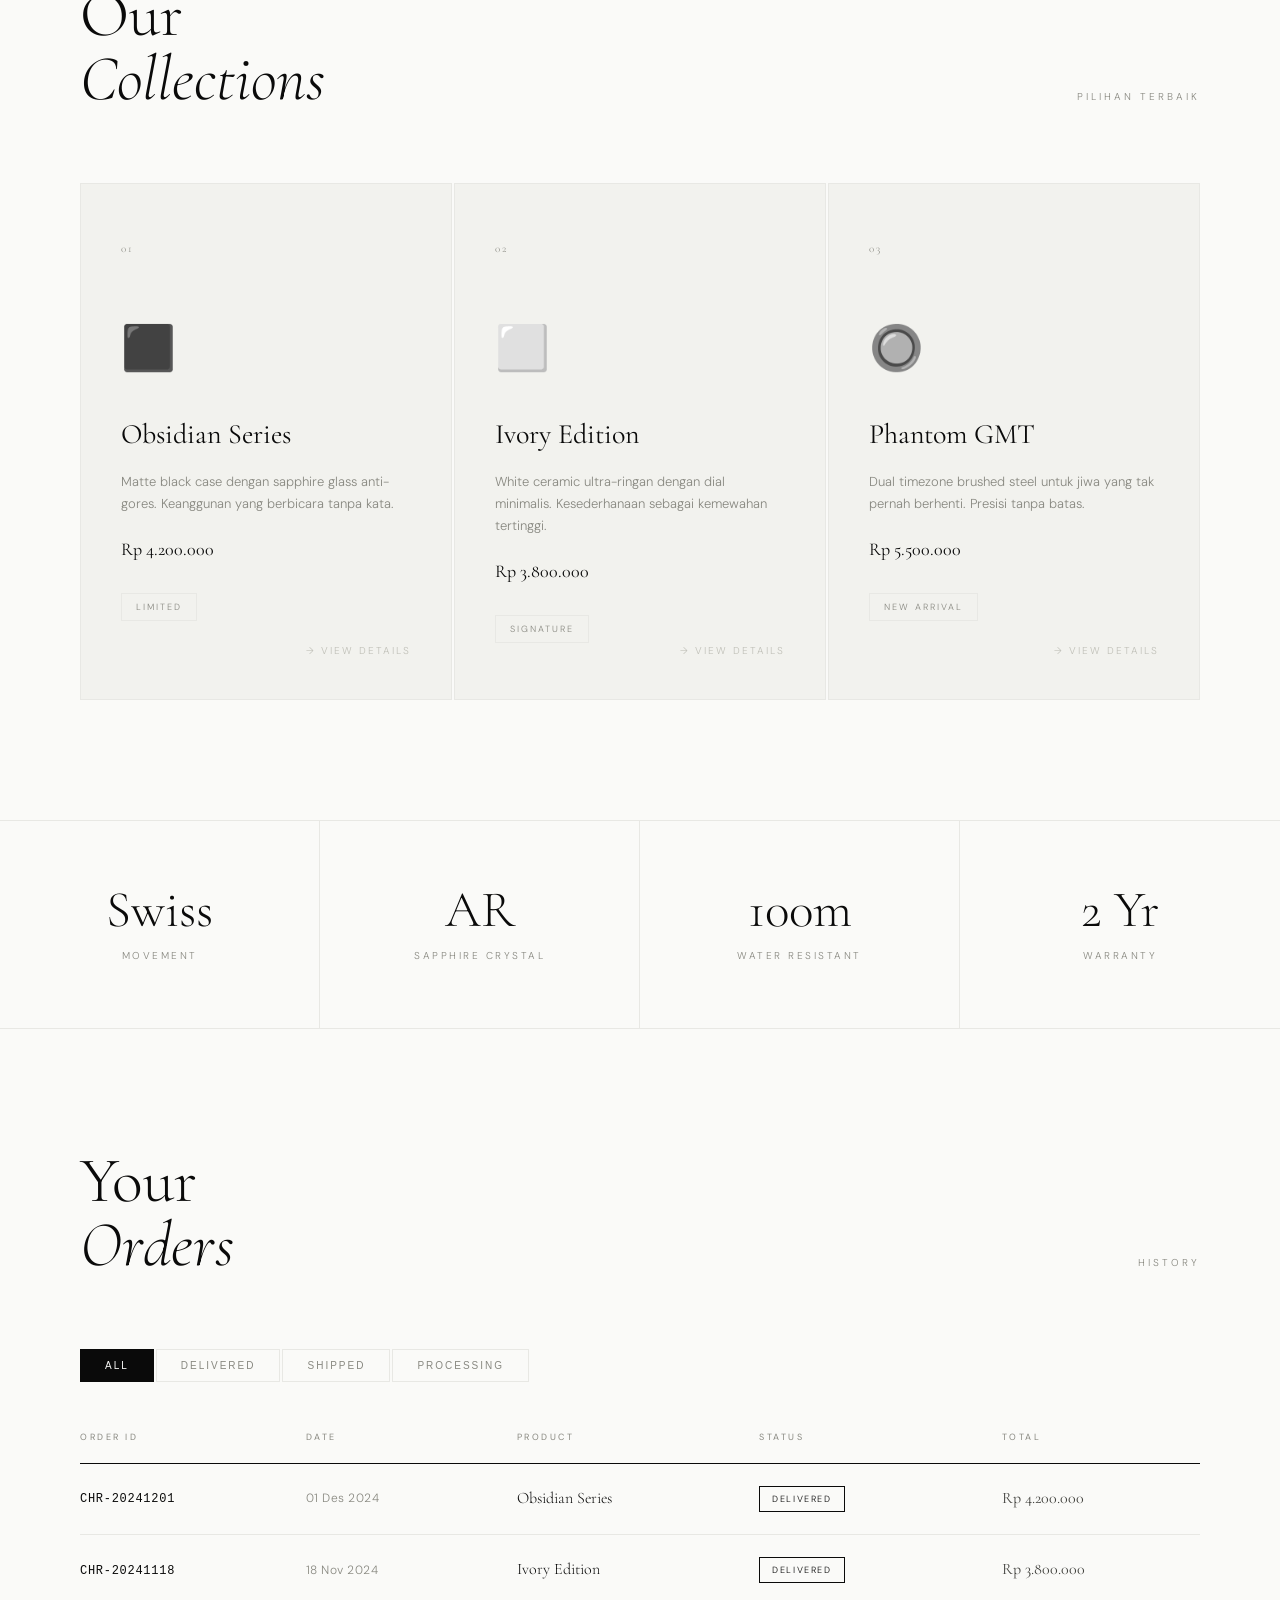
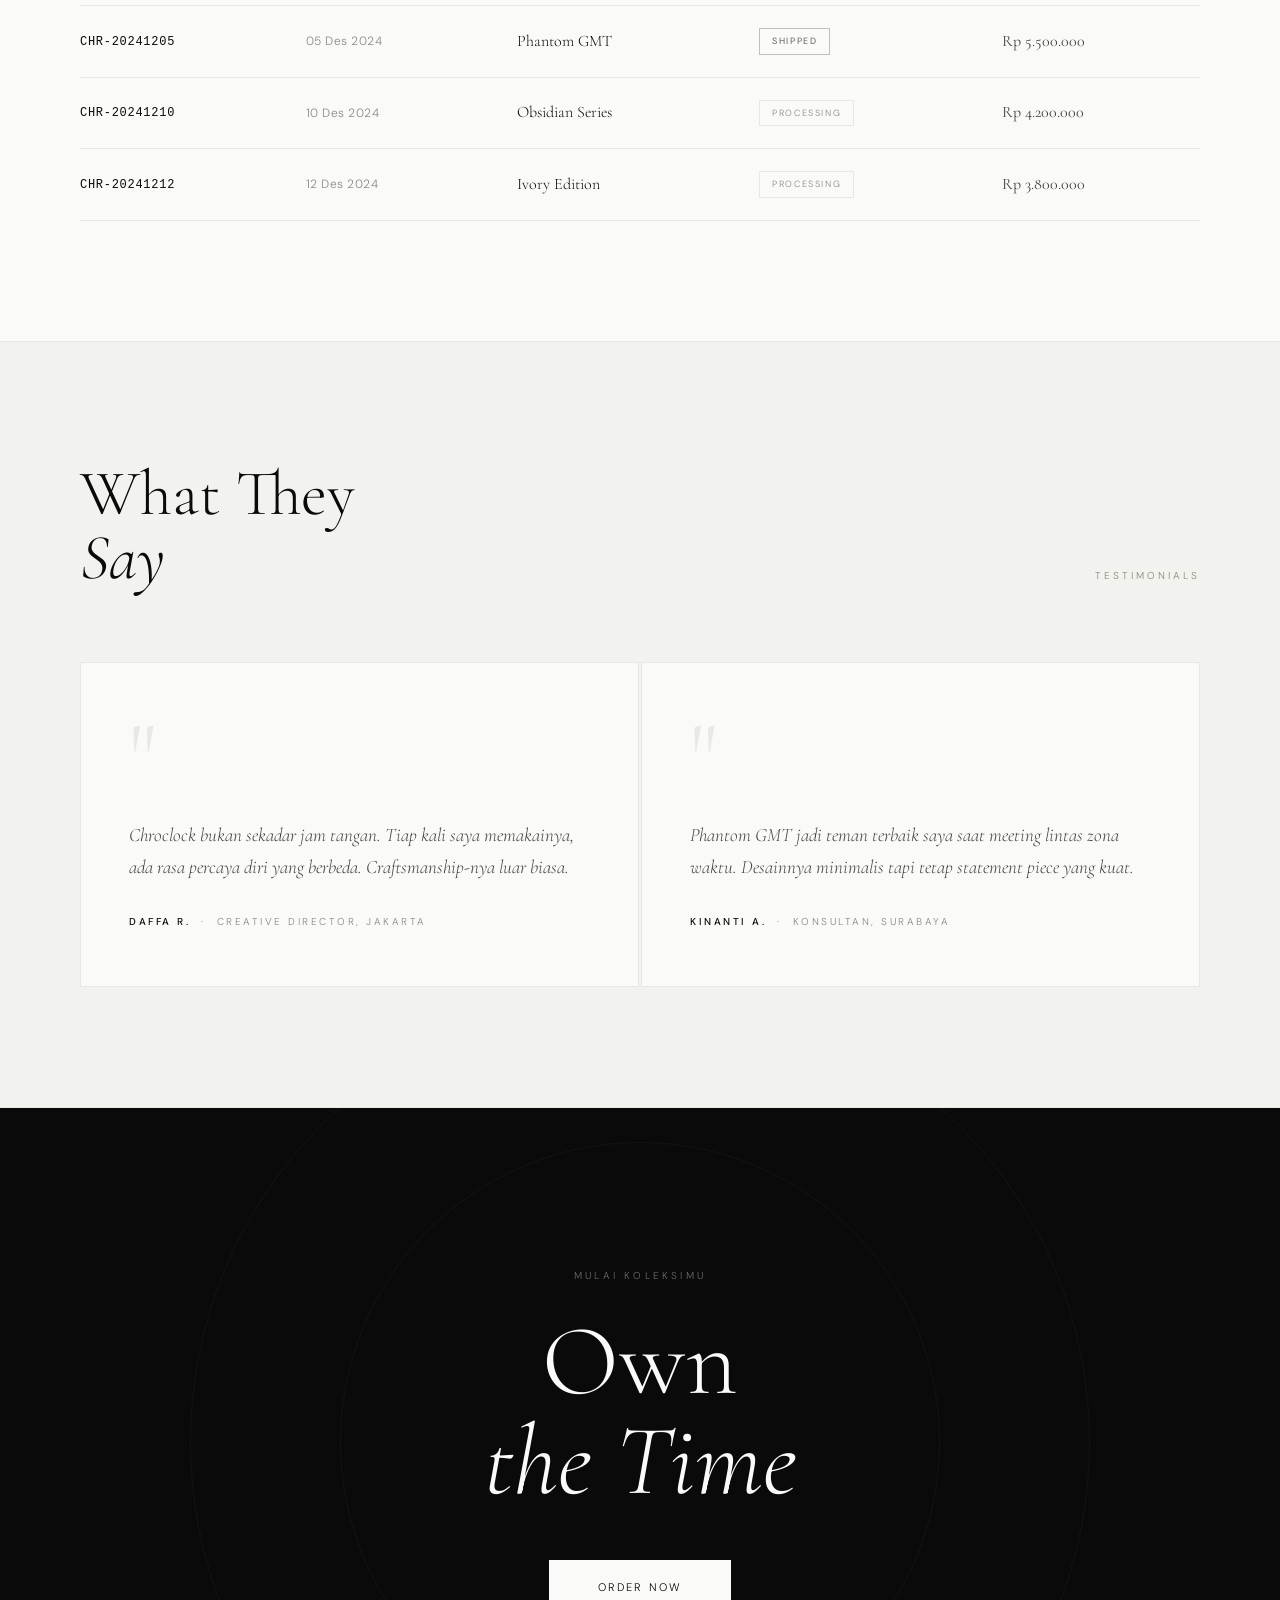
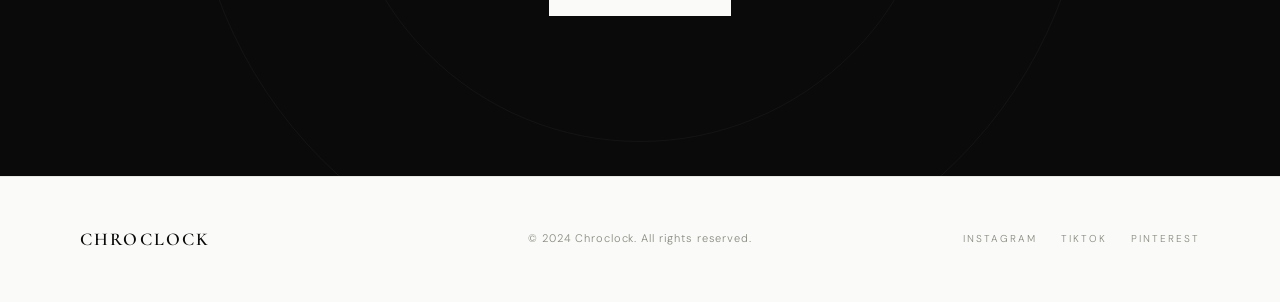
==== commit 63d37079: "benerin js" ====
--- a/index.html
+++ b/index.html
@@ -278,6 +278,6 @@
     </div>
   </footer>
 
-  <script src="webPSAS/script (1).js"></script>
+  <script src="JS/script.js"></script>
 </body>
 </html>
